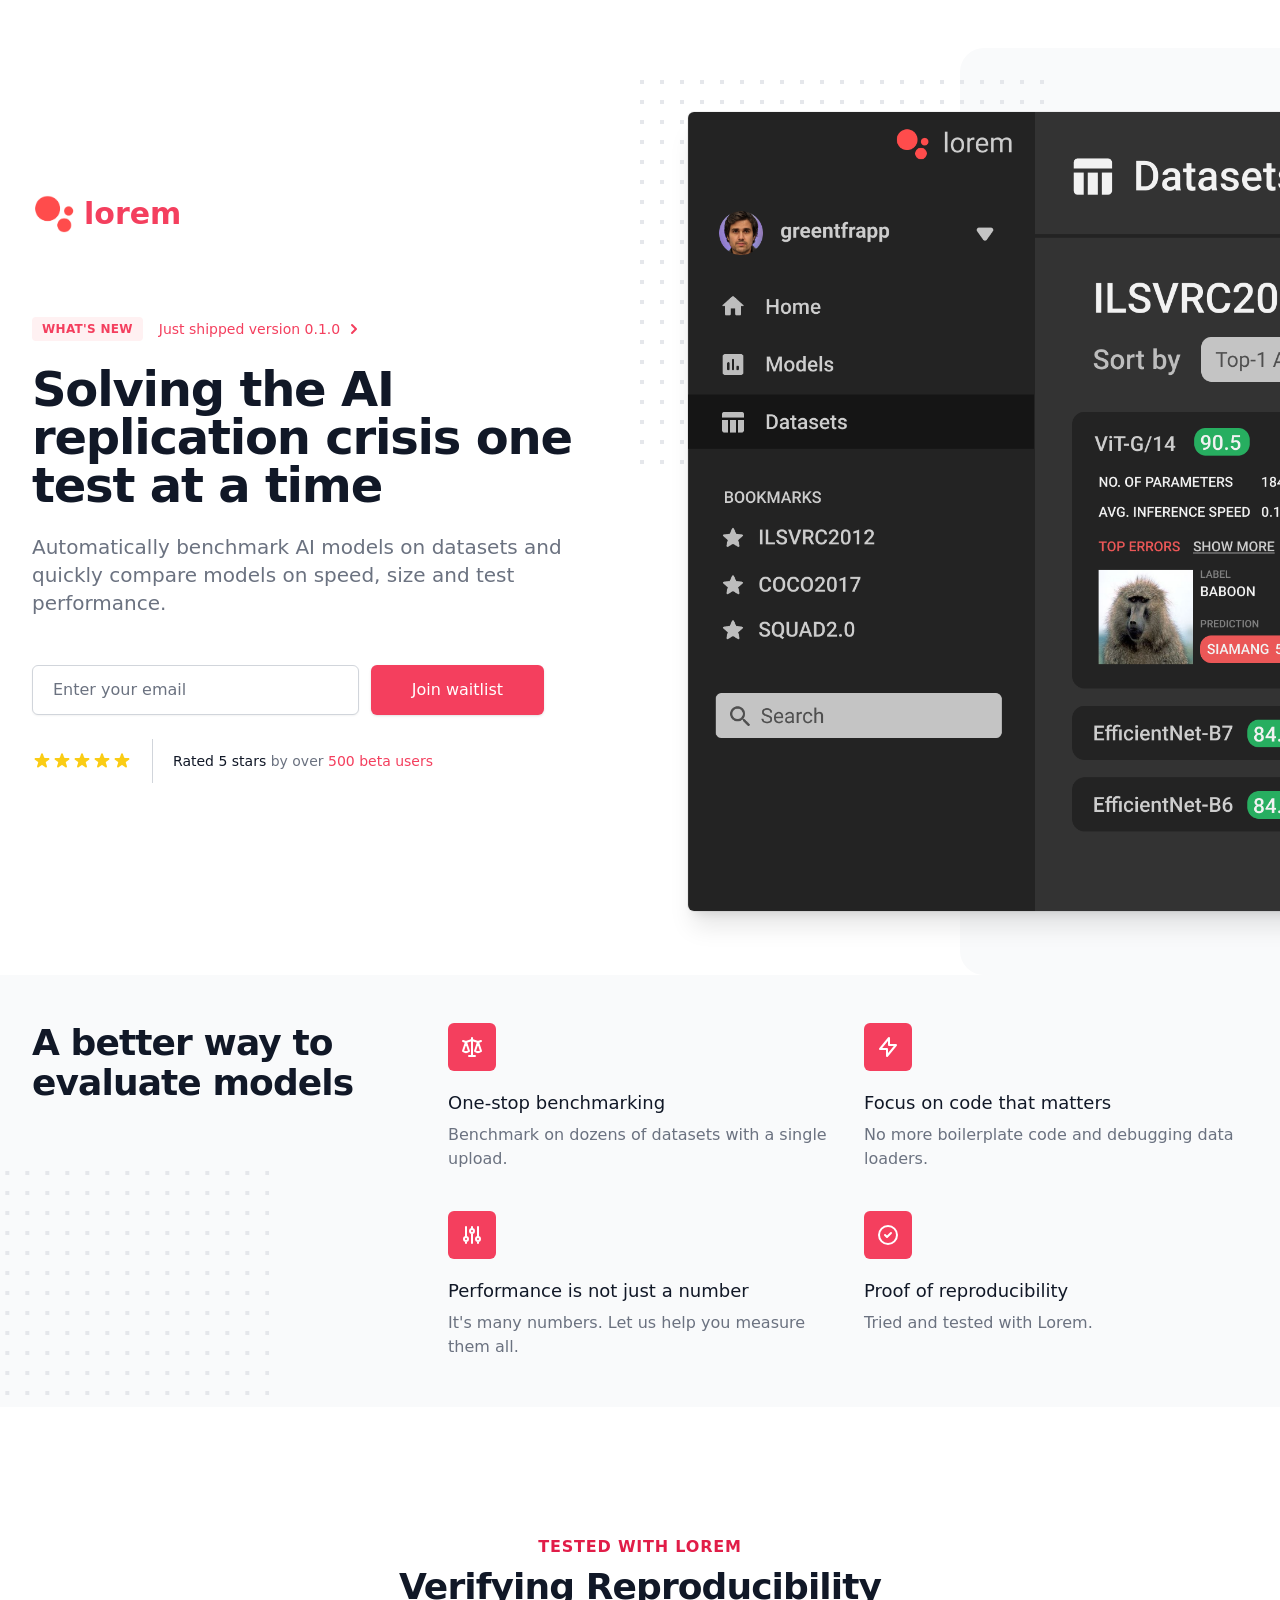
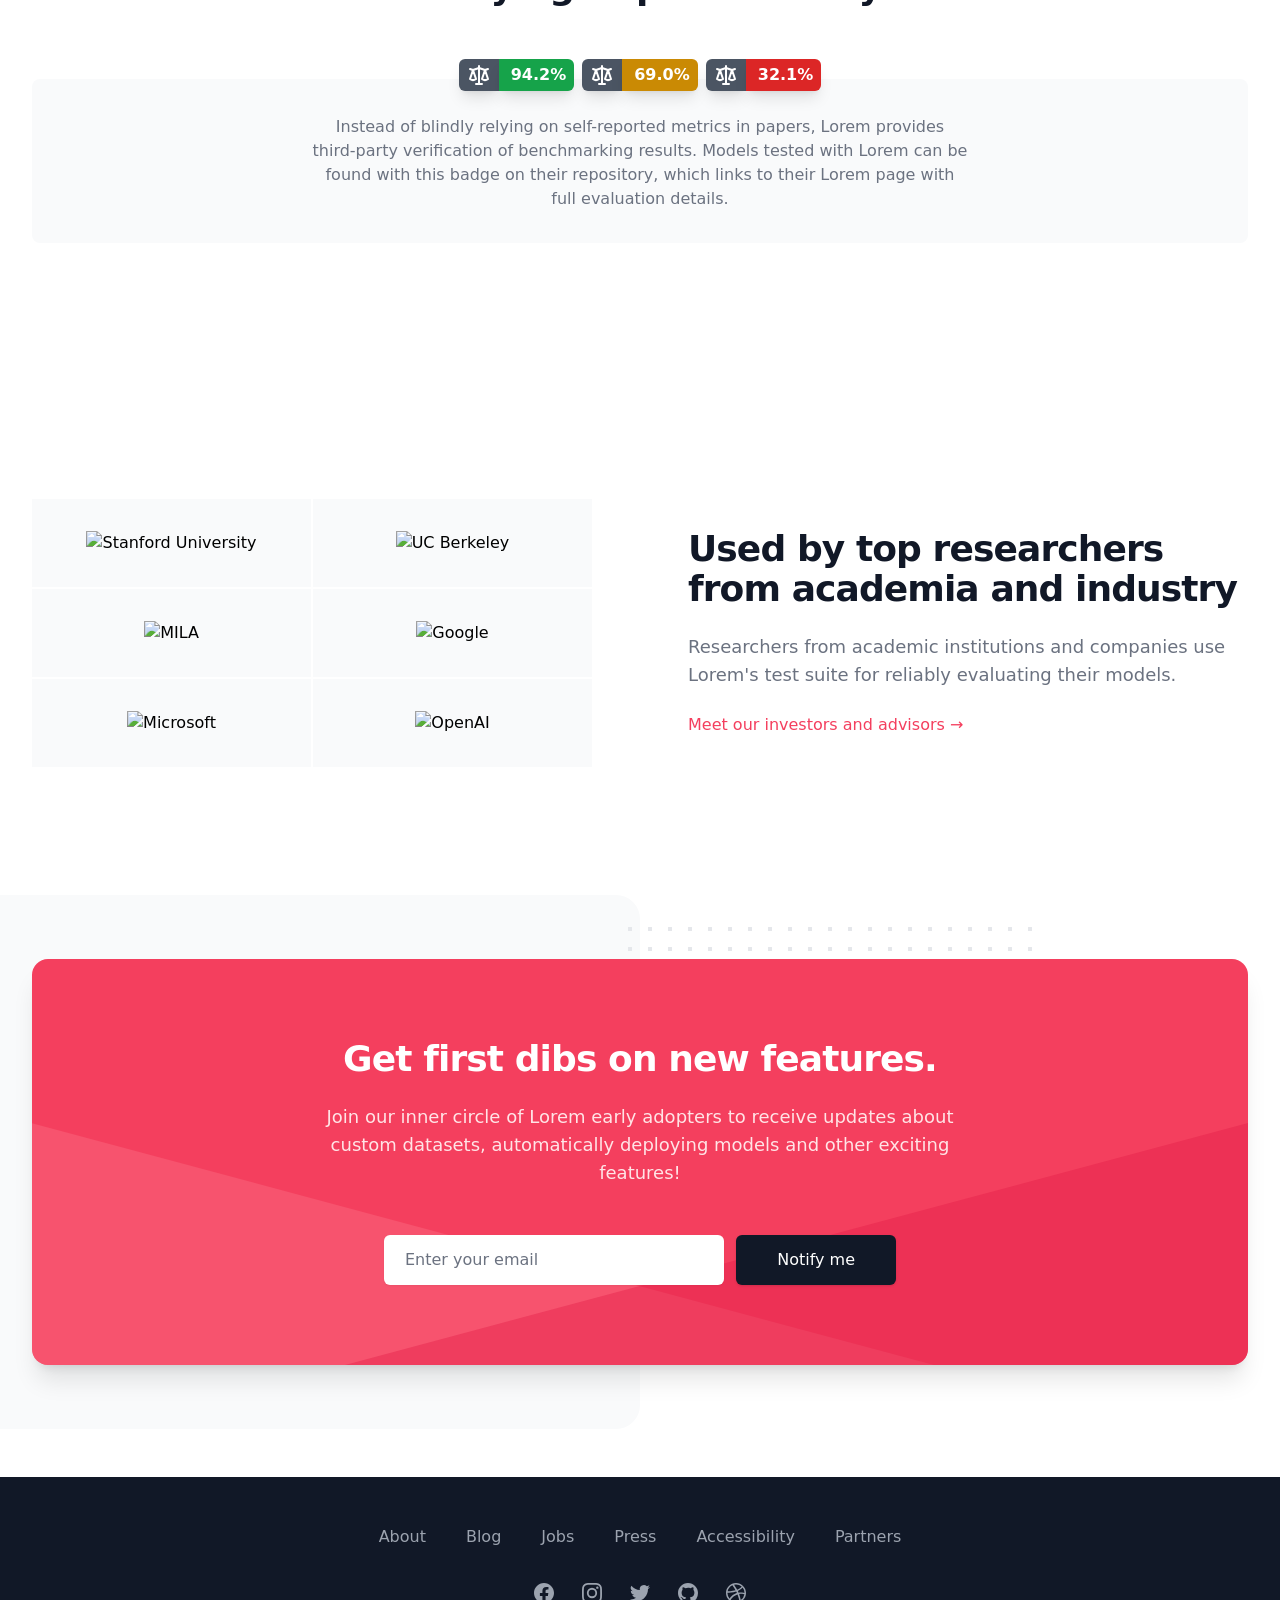
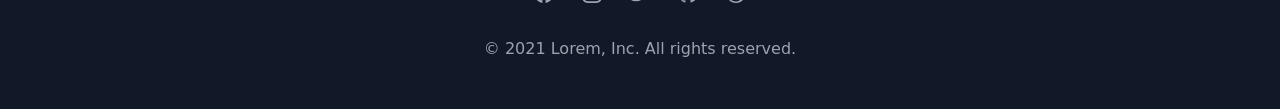
==== index.html @ 00be1bf6 "Move files to root" ====
<!DOCTYPE html>
<html lang="en">
  <head>
    <meta charset="UTF-8" />
    <link rel="icon" href="/favicon.ico" />
    <meta name="viewport" content="width=device-width, initial-scale=1.0" />
    <title>Lorem</title>
    <script type="module" crossorigin src="/assets/index.f178223b.js"></script>
    <link rel="modulepreload" href="/assets/vendor.3dee07d1.js">
    <link rel="stylesheet" href="/assets/index.b07b73fd.css">
  </head>
  <body>
    <div id="app"></div>
    
  </body>
</html>
---- assets/index.b07b73fd.css ----
*,:before,:after{box-sizing:border-box;border-width:0;border-style:solid;border-color:currentColor}:before,:after{--tw-content: ""}html{line-height:1.5;-webkit-text-size-adjust:100%;-moz-tab-size:4;-o-tab-size:4;tab-size:4;font-family:ui-sans-serif,system-ui,-apple-system,BlinkMacSystemFont,Segoe UI,Roboto,Helvetica Neue,Arial,Noto Sans,sans-serif,"Apple Color Emoji","Segoe UI Emoji",Segoe UI Symbol,"Noto Color Emoji"}body{margin:0;line-height:inherit}hr{height:0;color:inherit;border-top-width:1px}abbr[title]{-webkit-text-decoration:underline dotted;text-decoration:underline dotted}h1,h2,h3,h4,h5,h6{font-size:inherit;font-weight:inherit}a{color:inherit;text-decoration:inherit}b,strong{font-weight:bolder}code,kbd,samp,pre{font-family:ui-monospace,SFMono-Regular,Menlo,Monaco,Consolas,Liberation Mono,Courier New,monospace;font-size:1em}small{font-size:80%}sub,sup{font-size:75%;line-height:0;position:relative;vertical-align:baseline}sub{bottom:-.25em}sup{top:-.5em}table{text-indent:0;border-color:inherit;border-collapse:collapse}button,input,optgroup,select,textarea{font-family:inherit;font-size:100%;line-height:inherit;color:inherit;margin:0;padding:0}button,select{text-transform:none}button,[type=button],[type=reset],[type=submit]{-webkit-appearance:button;background-color:transparent;background-image:none}:-moz-focusring{outline:auto}:-moz-ui-invalid{box-shadow:none}progress{vertical-align:baseline}::-webkit-inner-spin-button,::-webkit-outer-spin-button{height:auto}[type=search]{-webkit-appearance:textfield;outline-offset:-2px}::-webkit-search-decoration{-webkit-appearance:none}::-webkit-file-upload-button{-webkit-appearance:button;font:inherit}summary{display:list-item}blockquote,dl,dd,h1,h2,h3,h4,h5,h6,hr,figure,p,pre{margin:0}fieldset{margin:0;padding:0}legend{padding:0}ol,ul,menu{list-style:none;margin:0;padding:0}textarea{resize:vertical}input::-moz-placeholder,textarea::-moz-placeholder{opacity:1;color:#9ca3af}input:-ms-input-placeholder,textarea:-ms-input-placeholder{opacity:1;color:#9ca3af}input::placeholder,textarea::placeholder{opacity:1;color:#9ca3af}button,[role=button]{cursor:pointer}:disabled{cursor:default}img,svg,video,canvas,audio,iframe,embed,object{display:block;vertical-align:middle}img,video{max-width:100%;height:auto}[hidden]{display:none}.-translate-x-1\/2,.-translate-y-3\/4,.transform,.lg\:translate-x-2\/3,.lg\:translate-y-1\/4{--tw-translate-x: 0;--tw-translate-y: 0;--tw-rotate: 0;--tw-skew-x: 0;--tw-skew-y: 0;--tw-scale-x: 1;--tw-scale-y: 1;--tw-transform: translateX(var(--tw-translate-x)) translateY(var(--tw-translate-y)) rotate(var(--tw-rotate)) skewX(var(--tw-skew-x)) skewY(var(--tw-skew-y)) scaleX(var(--tw-scale-x)) scaleY(var(--tw-scale-y))}.divide-x>*,.border{--tw-border-opacity: 1;border-color:rgb(229 231 235 / var(--tw-border-opacity))}.shadow-sm,.shadow,.shadow-xl,.shadow-lg{--tw-ring-offset-shadow: 0 0 #0000;--tw-ring-shadow: 0 0 #0000;--tw-shadow: 0 0 #0000;--tw-shadow-colored: 0 0 #0000}.ring-1,.focus\:ring-2{--tw-ring-inset: var(--tw-empty, );--tw-ring-offset-width: 0px;--tw-ring-offset-color: #fff;--tw-ring-color: rgb(59 130 246 / .5);--tw-ring-offset-shadow: 0 0 #0000;--tw-ring-shadow: 0 0 #0000;--tw-shadow: 0 0 #0000;--tw-shadow-colored: 0 0 #0000}[type=text],[type=email],[type=url],[type=password],[type=number],[type=date],[type=datetime-local],[type=month],[type=search],[type=tel],[type=time],[type=week],[multiple],textarea,select{-webkit-appearance:none;-moz-appearance:none;appearance:none;background-color:#fff;border-color:#6b7280;border-width:1px;border-radius:0;padding:.5rem .75rem;font-size:1rem;line-height:1.5rem;--tw-shadow: 0 0 #0000}[type=text]:focus,[type=email]:focus,[type=url]:focus,[type=password]:focus,[type=number]:focus,[type=date]:focus,[type=datetime-local]:focus,[type=month]:focus,[type=search]:focus,[type=tel]:focus,[type=time]:focus,[type=week]:focus,[multiple]:focus,textarea:focus,select:focus{outline:2px solid transparent;outline-offset:2px;--tw-ring-inset: var(--tw-empty, );--tw-ring-offset-width: 0px;--tw-ring-offset-color: #fff;--tw-ring-color: #2563eb;--tw-ring-offset-shadow: var(--tw-ring-inset) 0 0 0 var(--tw-ring-offset-width) var(--tw-ring-offset-color);--tw-ring-shadow: var(--tw-ring-inset) 0 0 0 calc(1px + var(--tw-ring-offset-width)) var(--tw-ring-color);box-shadow:var(--tw-ring-offset-shadow),var(--tw-ring-shadow),var(--tw-shadow);border-color:#2563eb}input::-moz-placeholder,textarea::-moz-placeholder{color:#6b7280;opacity:1}input:-ms-input-placeholder,textarea:-ms-input-placeholder{color:#6b7280;opacity:1}input::placeholder,textarea::placeholder{color:#6b7280;opacity:1}::-webkit-datetime-edit-fields-wrapper{padding:0}::-webkit-date-and-time-value{min-height:1.5em}select{background-image:url("data:image/svg+xml,%3csvg xmlns='http://www.w3.org/2000/svg' fill='none' viewBox='0 0 20 20'%3e%3cpath stroke='%236b7280' stroke-linecap='round' stroke-linejoin='round' stroke-width='1.5' d='M6 8l4 4 4-4'/%3e%3c/svg%3e");background-position:right .5rem center;background-repeat:no-repeat;background-size:1.5em 1.5em;padding-right:2.5rem;-webkit-print-color-adjust:exact;color-adjust:exact}[multiple]{background-image:initial;background-position:initial;background-repeat:unset;background-size:initial;padding-right:.75rem;-webkit-print-color-adjust:unset;color-adjust:unset}[type=checkbox],[type=radio]{-webkit-appearance:none;-moz-appearance:none;appearance:none;padding:0;-webkit-print-color-adjust:exact;color-adjust:exact;display:inline-block;vertical-align:middle;background-origin:border-box;-webkit-user-select:none;-moz-user-select:none;-ms-user-select:none;user-select:none;flex-shrink:0;height:1rem;width:1rem;color:#2563eb;background-color:#fff;border-color:#6b7280;border-width:1px;--tw-shadow: 0 0 #0000}[type=checkbox]{border-radius:0}[type=radio]{border-radius:100%}[type=checkbox]:focus,[type=radio]:focus{outline:2px solid transparent;outline-offset:2px;--tw-ring-inset: var(--tw-empty, );--tw-ring-offset-width: 2px;--tw-ring-offset-color: #fff;--tw-ring-color: #2563eb;--tw-ring-offset-shadow: var(--tw-ring-inset) 0 0 0 var(--tw-ring-offset-width) var(--tw-ring-offset-color);--tw-ring-shadow: var(--tw-ring-inset) 0 0 0 calc(2px + var(--tw-ring-offset-width)) var(--tw-ring-color);box-shadow:var(--tw-ring-offset-shadow),var(--tw-ring-shadow),var(--tw-shadow)}[type=checkbox]:checked,[type=radio]:checked{border-color:transparent;background-color:currentColor;background-size:100% 100%;background-position:center;background-repeat:no-repeat}[type=checkbox]:checked{background-image:url("data:image/svg+xml,%3csvg viewBox='0 0 16 16' fill='white' xmlns='http://www.w3.org/2000/svg'%3e%3cpath d='M12.207 4.793a1 1 0 010 1.414l-5 5a1 1 0 01-1.414 0l-2-2a1 1 0 011.414-1.414L6.5 9.086l4.293-4.293a1 1 0 011.414 0z'/%3e%3c/svg%3e")}[type=radio]:checked{background-image:url("data:image/svg+xml,%3csvg viewBox='0 0 16 16' fill='white' xmlns='http://www.w3.org/2000/svg'%3e%3ccircle cx='8' cy='8' r='3'/%3e%3c/svg%3e")}[type=checkbox]:checked:hover,[type=checkbox]:checked:focus,[type=radio]:checked:hover,[type=radio]:checked:focus{border-color:transparent;background-color:currentColor}[type=checkbox]:indeterminate{background-image:url("data:image/svg+xml,%3csvg xmlns='http://www.w3.org/2000/svg' fill='none' viewBox='0 0 16 16'%3e%3cpath stroke='white' stroke-linecap='round' stroke-linejoin='round' stroke-width='2' d='M4 8h8'/%3e%3c/svg%3e");border-color:transparent;background-color:currentColor;background-size:100% 100%;background-position:center;background-repeat:no-repeat}[type=checkbox]:indeterminate:hover,[type=checkbox]:indeterminate:focus{border-color:transparent;background-color:currentColor}[type=file]{background:unset;border-color:inherit;border-width:0;border-radius:0;padding:0;font-size:unset;line-height:inherit}[type=file]:focus{outline:1px auto -webkit-focus-ring-color}.sr-only{position:absolute;width:1px;height:1px;padding:0;margin:-1px;overflow:hidden;clip:rect(0,0,0,0);white-space:nowrap;border-width:0}.absolute{position:absolute}.relative{position:relative}.inset-0{top:0px;right:0px;bottom:0px;left:0px}.inset-y-0{top:0px;bottom:0px}.left-1\/2{left:50%}.top-8{top:2rem}.right-1\/2{right:50%}.top-0{top:0px}.left-full{left:100%}.left-0{left:0px}.col-span-1{grid-column:span 1 / span 1}.m-1{margin:.25rem}.mx-auto{margin-left:auto;margin-right:auto}.-mx-5{margin-left:-1.25rem;margin-right:-1.25rem}.-my-2{margin-top:-.5rem;margin-bottom:-.5rem}.ml-2{margin-left:.5rem}.mt-20{margin-top:5rem}.mt-6{margin-top:1.5rem}.mt-12{margin-top:3rem}.mt-4{margin-top:1rem}.-mr-3{margin-right:-.75rem}.-mr-40{margin-right:-10rem}.mt-10{margin-top:2.5rem}.mt-5{margin-top:1.25rem}.mt-2{margin-top:.5rem}.-mt-6{margin-top:-1.5rem}.mr-0{margin-right:0}.ml-0{margin-left:0}.mt-8{margin-top:2rem}.mt-32{margin-top:8rem}.mt-24{margin-top:6rem}.-ml-3{margin-left:-.75rem}.-mt-72{margin-top:-18rem}.block{display:block}.inline{display:inline}.flex{display:flex}.inline-flex{display:inline-flex}.flow-root{display:flow-root}.grid{display:grid}.hidden{display:none}.h-11{height:2.75rem}.h-5{height:1.25rem}.h-12{height:3rem}.h-6{height:1.5rem}.h-full{height:100%}.max-h-24{max-height:6rem}.w-auto{width:auto}.w-5{width:1.25rem}.w-full{width:100%}.w-screen{width:100vw}.w-12{width:3rem}.w-6{width:1.5rem}.w-1{width:.25rem}.w-1\/2{width:50%}.min-w-0{min-width:0px}.max-w-md{max-width:28rem}.max-w-7xl{max-width:80rem}.max-w-prose{max-width:65ch}.max-w-3xl{max-width:48rem}.max-w-2xl{max-width:42rem}.flex-1{flex:1 1 0%}.flex-shrink-0{flex-shrink:0}.-translate-x-1\/2{--tw-translate-x: -50%;transform:var(--tw-transform)}.-translate-y-3\/4{--tw-translate-y: -75%;transform:var(--tw-transform)}.transform{transform:var(--tw-transform)}.grid-cols-1{grid-template-columns:repeat(1,minmax(0,1fr))}.grid-cols-2{grid-template-columns:repeat(2,minmax(0,1fr))}.flex-wrap{flex-wrap:wrap}.items-center{align-items:center}.justify-center{justify-content:center}.gap-8{gap:2rem}.gap-0\.5{gap:.125rem}.gap-0{gap:0px}.space-x-4>:not([hidden])~:not([hidden]){--tw-space-x-reverse: 0;margin-right:calc(1rem * var(--tw-space-x-reverse));margin-left:calc(1rem * calc(1 - var(--tw-space-x-reverse)))}.space-x-1>:not([hidden])~:not([hidden]){--tw-space-x-reverse: 0;margin-right:calc(.25rem * var(--tw-space-x-reverse));margin-left:calc(.25rem * calc(1 - var(--tw-space-x-reverse)))}.space-y-10>:not([hidden])~:not([hidden]){--tw-space-y-reverse: 0;margin-top:calc(2.5rem * calc(1 - var(--tw-space-y-reverse)));margin-bottom:calc(2.5rem * var(--tw-space-y-reverse))}.space-x-6>:not([hidden])~:not([hidden]){--tw-space-x-reverse: 0;margin-right:calc(1.5rem * var(--tw-space-x-reverse));margin-left:calc(1.5rem * calc(1 - var(--tw-space-x-reverse)))}.divide-x>:not([hidden])~:not([hidden]){--tw-divide-x-reverse: 0;border-right-width:calc(1px * var(--tw-divide-x-reverse));border-left-width:calc(1px * calc(1 - var(--tw-divide-x-reverse)))}.divide-gray-300>:not([hidden])~:not([hidden]){--tw-divide-opacity: 1;border-color:rgb(209 213 219 / var(--tw-divide-opacity))}.overflow-hidden{overflow:hidden}.rounded{border-radius:.25rem}.rounded-md{border-radius:.375rem}.rounded-lg{border-radius:.5rem}.rounded-2xl{border-radius:1rem}.rounded-l-3xl{border-top-left-radius:1.5rem;border-bottom-left-radius:1.5rem}.rounded-l-md{border-top-left-radius:.375rem;border-bottom-left-radius:.375rem}.rounded-r-md{border-top-right-radius:.375rem;border-bottom-right-radius:.375rem}.rounded-r-3xl{border-top-right-radius:1.5rem;border-bottom-right-radius:1.5rem}.border{border-width:1px}.border-gray-300{--tw-border-opacity: 1;border-color:rgb(209 213 219 / var(--tw-border-opacity))}.border-transparent{border-color:transparent}.bg-white{--tw-bg-opacity: 1;background-color:rgb(255 255 255 / var(--tw-bg-opacity))}.bg-rose-50{--tw-bg-opacity: 1;background-color:rgb(255 241 242 / var(--tw-bg-opacity))}.bg-rose-500{--tw-bg-opacity: 1;background-color:rgb(244 63 94 / var(--tw-bg-opacity))}.bg-gray-50{--tw-bg-opacity: 1;background-color:rgb(249 250 251 / var(--tw-bg-opacity))}.bg-gray-600{--tw-bg-opacity: 1;background-color:rgb(75 85 99 / var(--tw-bg-opacity))}.bg-green-600{--tw-bg-opacity: 1;background-color:rgb(22 163 74 / var(--tw-bg-opacity))}.bg-yellow-600{--tw-bg-opacity: 1;background-color:rgb(202 138 4 / var(--tw-bg-opacity))}.bg-red-600{--tw-bg-opacity: 1;background-color:rgb(220 38 38 / var(--tw-bg-opacity))}.bg-gray-900{--tw-bg-opacity: 1;background-color:rgb(17 24 39 / var(--tw-bg-opacity))}.px-4{padding-left:1rem;padding-right:1rem}.px-2\.5{padding-left:.625rem;padding-right:.625rem}.py-1{padding-top:.25rem;padding-bottom:.25rem}.px-2{padding-left:.5rem;padding-right:.5rem}.px-5{padding-left:1.25rem;padding-right:1.25rem}.py-3{padding-top:.75rem;padding-bottom:.75rem}.py-12{padding-top:3rem;padding-bottom:3rem}.py-16{padding-top:4rem;padding-bottom:4rem}.px-6{padding-left:1.5rem;padding-right:1.5rem}.px-64{padding-left:16rem;padding-right:16rem}.py-8{padding-top:2rem;padding-bottom:2rem}.px-8{padding-left:2rem;padding-right:2rem}.py-10{padding-top:2.5rem;padding-bottom:2.5rem}.py-2{padding-top:.5rem;padding-bottom:.5rem}.pt-8{padding-top:2rem}.pr-5{padding-right:1.25rem}.pl-5{padding-left:1.25rem}.pl-4{padding-left:1rem}.pt-6{padding-top:1.5rem}.pb-8{padding-bottom:2rem}.text-center{text-align:center}.align-middle{vertical-align:middle}.text-3xl{font-size:1.875rem;line-height:2.25rem}.text-xs{font-size:.75rem;line-height:1rem}.text-sm{font-size:.875rem;line-height:1.25rem}.text-4xl{font-size:2.25rem;line-height:2.5rem}.text-xl{font-size:1.25rem;line-height:1.75rem}.text-base{font-size:1rem;line-height:1.5rem}.text-lg{font-size:1.125rem;line-height:1.75rem}.font-extrabold{font-weight:800}.font-semibold{font-weight:600}.font-medium{font-weight:500}.font-bold{font-weight:700}.uppercase{text-transform:uppercase}.leading-6{line-height:1.5rem}.leading-7{line-height:1.75rem}.tracking-wide{letter-spacing:.025em}.tracking-tight{letter-spacing:-.025em}.tracking-wider{letter-spacing:.05em}.text-rose-500{--tw-text-opacity: 1;color:rgb(244 63 94 / var(--tw-text-opacity))}.text-gray-900{--tw-text-opacity: 1;color:rgb(17 24 39 / var(--tw-text-opacity))}.text-gray-500{--tw-text-opacity: 1;color:rgb(107 114 128 / var(--tw-text-opacity))}.text-white{--tw-text-opacity: 1;color:rgb(255 255 255 / var(--tw-text-opacity))}.text-yellow-400{--tw-text-opacity: 1;color:rgb(250 204 21 / var(--tw-text-opacity))}.text-gray-200{--tw-text-opacity: 1;color:rgb(229 231 235 / var(--tw-text-opacity))}.text-rose-600{--tw-text-opacity: 1;color:rgb(225 29 72 / var(--tw-text-opacity))}.text-rose-400{--tw-text-opacity: 1;color:rgb(251 113 133 / var(--tw-text-opacity))}.text-rose-100{--tw-text-opacity: 1;color:rgb(255 228 230 / var(--tw-text-opacity))}.text-gray-400{--tw-text-opacity: 1;color:rgb(156 163 175 / var(--tw-text-opacity))}.text-opacity-40{--tw-text-opacity: .4}.placeholder-gray-500::-moz-placeholder{--tw-placeholder-opacity: 1;color:rgb(107 114 128 / var(--tw-placeholder-opacity))}.placeholder-gray-500:-ms-input-placeholder{--tw-placeholder-opacity: 1;color:rgb(107 114 128 / var(--tw-placeholder-opacity))}.placeholder-gray-500::placeholder{--tw-placeholder-opacity: 1;color:rgb(107 114 128 / var(--tw-placeholder-opacity))}.shadow-sm{--tw-shadow: 0 1px 2px 0 rgb(0 0 0 / .05);--tw-shadow-colored: 0 1px 2px 0 var(--tw-shadow-color);box-shadow:var(--tw-ring-offset-shadow, 0 0 #0000),var(--tw-ring-shadow, 0 0 #0000),var(--tw-shadow)}.shadow{--tw-shadow: 0 1px 3px 0 rgb(0 0 0 / .1), 0 1px 2px -1px rgb(0 0 0 / .1);--tw-shadow-colored: 0 1px 3px 0 var(--tw-shadow-color), 0 1px 2px -1px var(--tw-shadow-color);box-shadow:var(--tw-ring-offset-shadow, 0 0 #0000),var(--tw-ring-shadow, 0 0 #0000),var(--tw-shadow)}.shadow-xl{--tw-shadow: 0 20px 25px -5px rgb(0 0 0 / .1), 0 8px 10px -6px rgb(0 0 0 / .1);--tw-shadow-colored: 0 20px 25px -5px var(--tw-shadow-color), 0 8px 10px -6px var(--tw-shadow-color);box-shadow:var(--tw-ring-offset-shadow, 0 0 #0000),var(--tw-ring-shadow, 0 0 #0000),var(--tw-shadow)}.shadow-lg{--tw-shadow: 0 10px 15px -3px rgb(0 0 0 / .1), 0 4px 6px -4px rgb(0 0 0 / .1);--tw-shadow-colored: 0 10px 15px -3px var(--tw-shadow-color), 0 4px 6px -4px var(--tw-shadow-color);box-shadow:var(--tw-ring-offset-shadow, 0 0 #0000),var(--tw-ring-shadow, 0 0 #0000),var(--tw-shadow)}.ring-1{--tw-ring-offset-shadow: var(--tw-ring-inset) 0 0 0 var(--tw-ring-offset-width) var(--tw-ring-offset-color);--tw-ring-shadow: var(--tw-ring-inset) 0 0 0 calc(1px + var(--tw-ring-offset-width)) var(--tw-ring-color);box-shadow:var(--tw-ring-offset-shadow),var(--tw-ring-shadow),var(--tw-shadow, 0 0 #0000)}.ring-black{--tw-ring-opacity: 1;--tw-ring-color: rgb(0 0 0 / var(--tw-ring-opacity))}.ring-opacity-5{--tw-ring-opacity: .05}.hover\:bg-rose-600:hover{--tw-bg-opacity: 1;background-color:rgb(225 29 72 / var(--tw-bg-opacity))}.hover\:bg-black:hover{--tw-bg-opacity: 1;background-color:rgb(0 0 0 / var(--tw-bg-opacity))}.hover\:text-gray-300:hover{--tw-text-opacity: 1;color:rgb(209 213 219 / var(--tw-text-opacity))}.focus\:border-rose-500:focus{--tw-border-opacity: 1;border-color:rgb(244 63 94 / var(--tw-border-opacity))}.focus\:border-transparent:focus{border-color:transparent}.focus\:outline-none:focus{outline:2px solid transparent;outline-offset:2px}.focus\:ring-2:focus{--tw-ring-offset-shadow: var(--tw-ring-inset) 0 0 0 var(--tw-ring-offset-width) var(--tw-ring-offset-color);--tw-ring-shadow: var(--tw-ring-inset) 0 0 0 calc(2px + var(--tw-ring-offset-width)) var(--tw-ring-color);box-shadow:var(--tw-ring-offset-shadow),var(--tw-ring-shadow),var(--tw-shadow, 0 0 #0000)}.focus\:ring-rose-500:focus{--tw-ring-opacity: 1;--tw-ring-color: rgb(244 63 94 / var(--tw-ring-opacity))}.focus\:ring-white:focus{--tw-ring-opacity: 1;--tw-ring-color: rgb(255 255 255 / var(--tw-ring-opacity))}.focus\:ring-offset-2:focus{--tw-ring-offset-width: 2px}.focus\:ring-offset-rose-500:focus{--tw-ring-offset-color: #f43f5e}@media (min-width: 640px){.sm\:relative{position:relative}.sm\:mx-auto{margin-left:auto;margin-right:auto}.sm\:mt-0{margin-top:0}.sm\:ml-3{margin-left:.75rem}.sm\:mt-12{margin-top:3rem}.sm\:mt-32{margin-top:8rem}.sm\:-mt-32{margin-top:-8rem}.sm\:block{display:block}.sm\:flex{display:flex}.sm\:grid{display:grid}.sm\:w-full{width:100%}.sm\:max-w-3xl{max-width:48rem}.sm\:max-w-xl{max-width:36rem}.sm\:max-w-lg{max-width:32rem}.sm\:grid-cols-2{grid-template-columns:repeat(2,minmax(0,1fr))}.sm\:gap-x-8{-moz-column-gap:2rem;column-gap:2rem}.sm\:gap-y-10{row-gap:2.5rem}.sm\:space-y-0>:not([hidden])~:not([hidden]){--tw-space-y-reverse: 0;margin-top:calc(0px * calc(1 - var(--tw-space-y-reverse)));margin-bottom:calc(0px * var(--tw-space-y-reverse))}.sm\:px-6{padding-left:1.5rem;padding-right:1.5rem}.sm\:px-10{padding-left:2.5rem;padding-right:2.5rem}.sm\:py-3{padding-top:.75rem;padding-bottom:.75rem}.sm\:py-16{padding-top:4rem;padding-bottom:4rem}.sm\:px-0{padding-left:0;padding-right:0}.sm\:py-24{padding-top:6rem;padding-bottom:6rem}.sm\:px-12{padding-left:3rem;padding-right:3rem}.sm\:py-20{padding-top:5rem;padding-bottom:5rem}.sm\:pt-12{padding-top:3rem}.sm\:text-center{text-align:center}.sm\:text-5xl{font-size:3rem;line-height:1}.sm\:text-4xl{font-size:2.25rem;line-height:2.5rem}}@media (min-width: 768px){.md\:mt-0{margin-top:0}.md\:grid-cols-3{grid-template-columns:repeat(3,minmax(0,1fr))}}@media (min-width: 1024px){.lg\:absolute{position:absolute}.lg\:relative{position:relative}.lg\:inset-y-0{top:0px;bottom:0px}.lg\:right-0{right:0px}.lg\:left-80{left:20rem}.lg\:left-0{left:0px}.lg\:left-auto{left:auto}.lg\:right-full{right:100%}.lg\:col-span-1{grid-column:span 1 / span 1}.lg\:col-span-2{grid-column:span 2 / span 2}.lg\:m-0{margin:0}.lg\:mt-0{margin-top:0}.lg\:grid{display:grid}.lg\:h-full{height:100%}.lg\:w-1\/2{width:50%}.lg\:w-full{width:100%}.lg\:w-auto{width:auto}.lg\:max-w-7xl{max-width:80rem}.lg\:max-w-none{max-width:none}.lg\:translate-x-2\/3{--tw-translate-x: 66.666667%;transform:var(--tw-transform)}.lg\:translate-y-1\/4{--tw-translate-y: 25%;transform:var(--tw-transform)}.lg\:grid-cols-2{grid-template-columns:repeat(2,minmax(0,1fr))}.lg\:grid-cols-3{grid-template-columns:repeat(3,minmax(0,1fr))}.lg\:items-center{align-items:center}.lg\:gap-24{gap:6rem}.lg\:gap-x-8{-moz-column-gap:2rem;column-gap:2rem}.lg\:py-48{padding-top:12rem;padding-bottom:12rem}.lg\:px-8{padding-left:2rem;padding-right:2rem}.lg\:py-32{padding-top:8rem;padding-bottom:8rem}.lg\:pl-12{padding-left:3rem}}
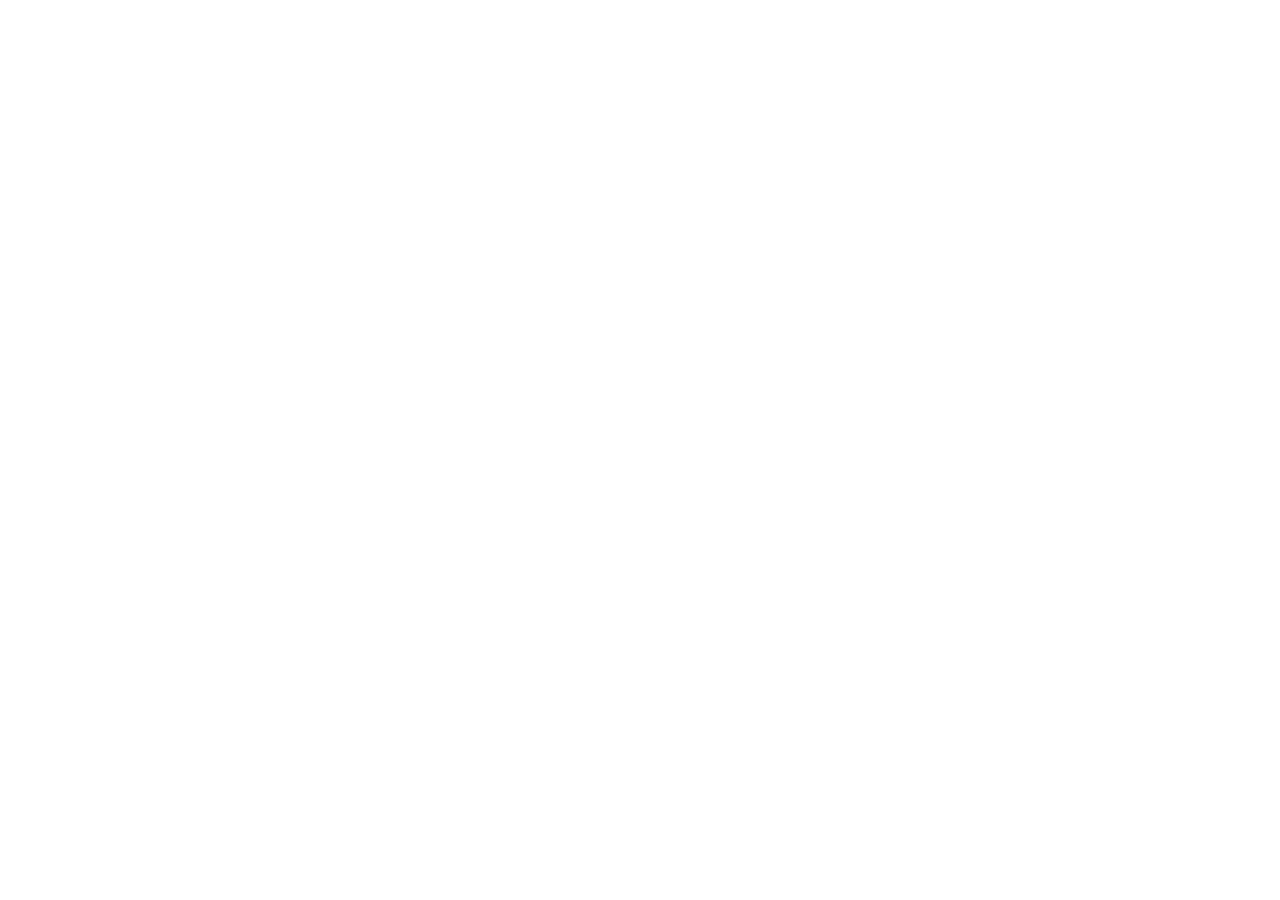
==== commit 6b051472: "Update index.html" ====
--- a/index.html
+++ b/index.html
@@ -5,9 +5,9 @@
     <link rel="icon" href="/favicon.ico" />
     <meta name="viewport" content="width=device-width, initial-scale=1.0" />
     <title>Lorem</title>
-    <script type="module" crossorigin src="/assets/index.f178223b.js"></script>
-    <link rel="modulepreload" href="/assets/vendor.3dee07d1.js">
-    <link rel="stylesheet" href="/assets/index.b07b73fd.css">
+    <script type="module" crossorigin src="/lorem/assets/index.f178223b.js"></script>
+    <link rel="modulepreload" href="/lorem/assets/vendor.3dee07d1.js">
+    <link rel="stylesheet" href="/lorem/assets/index.b07b73fd.css">
   </head>
   <body>
     <div id="app"></div>
